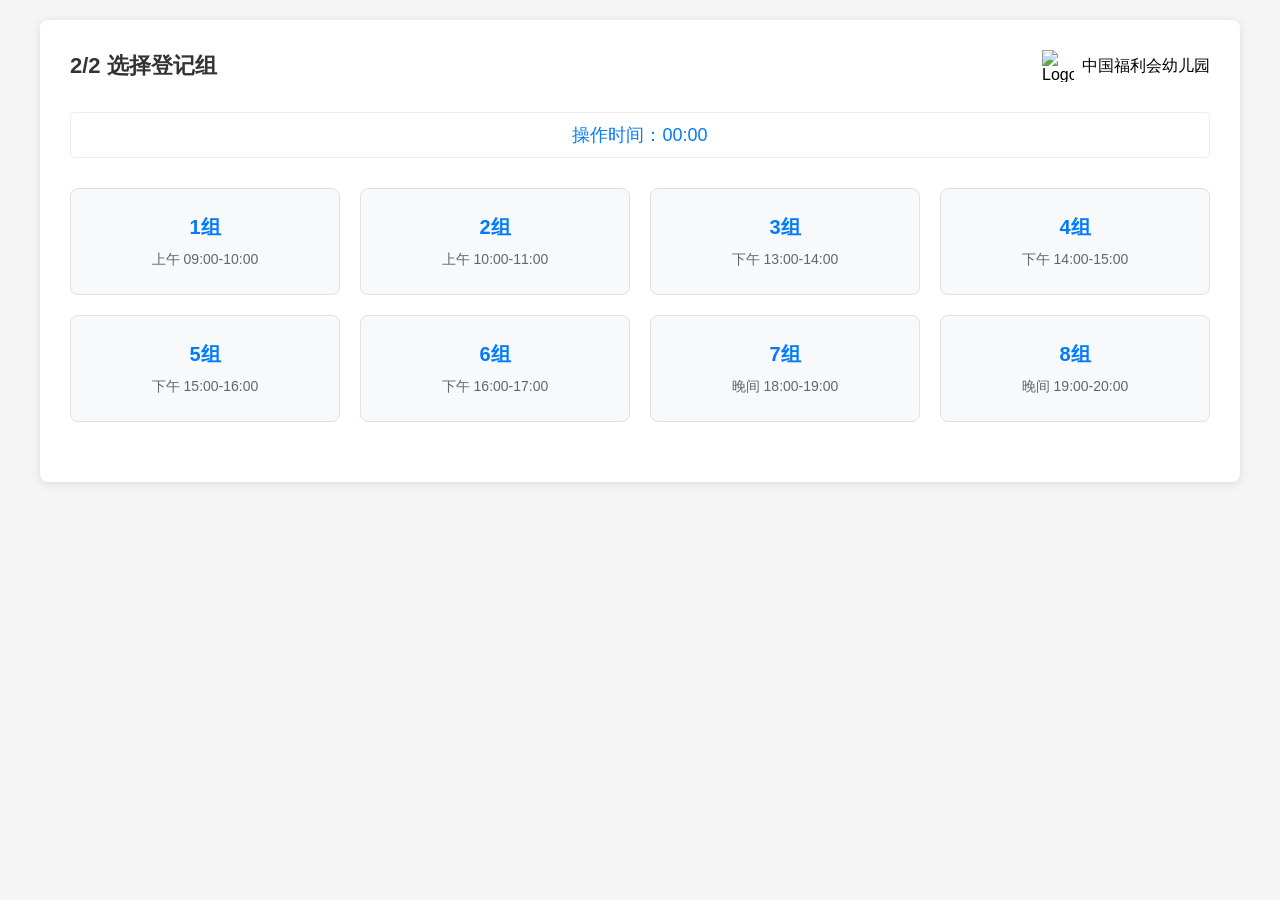
==== page2.html @ e70b4364 "Add files via upload" ====
<!DOCTYPE html>
<html lang="zh-CN">
<head>
  <meta charset="UTF-8">
  <title>2/2 选择登记组</title>
  <style>
    * {
      margin: 0;
      padding: 0;
      box-sizing: border-box;
      font-family: "Microsoft YaHei", sans-serif;
    }

    body {
      background-color: #f5f5f5;
      padding: 20px;
    }

    .container {
      max-width: 1200px;
      margin: 0 auto;
      background: #fff;
      padding: 30px;
      border-radius: 8px;
      box-shadow: 0 2px 10px rgba(0,0,0,0.1);
    }

    .header {
      display: flex;
      justify-content: space-between;
      align-items: center;
      margin-bottom: 30px;
    }

    .title h1 {
      font-size: 22px;
      color: #333;
    }

    .logo {
      display: flex;
      align-items: center;
      gap: 8px;
      font-size: 16px;
    }

    .logo img {
      width: 32px;
      height: 32px;
    }

    /* 操作计时器 */
    .timer {
      text-align: center;
      font-size: 18px;
      color: #007bff;
      margin-bottom: 30px;
      padding: 10px;
      border: 1px solid #eee;
      border-radius: 4px;
    }

    /* 登记组网格 */
    .group-grid {
      display: grid;
      grid-template-columns: repeat(4, 1fr);
      gap: 20px;
      margin-bottom: 30px;
    }

    .group-card {
      background: #f8f9fa;
      padding: 25px 15px;
      text-align: center;
      border-radius: 8px;
      border: 1px solid #dee2e6;
      cursor: pointer;
      transition: all 0.3s;
    }

    .group-card:hover {
      border-color: #007bff;
      background: #e8f4f8;
      transform: translateY(-2px);
    }

    .group-number {
      font-size: 20px;
      font-weight: bold;
      color: #007bff;
      margin-bottom: 10px;
    }

    .group-desc {
      font-size: 14px;
      color: #666;
    }

    /* 成功弹窗 */
    .modal {
      position: fixed;
      top: 0;
      left: 0;
      width: 100%;
      height: 100%;
      background: rgba(0,0,0,0.5);
      display: none;
      align-items: center;
      justify-content: center;
      z-index: 9999;
    }

    .modal-box {
      background: #fff;
      width: 450px;
      padding: 40px;
      text-align: center;
      border-radius: 8px;
      box-shadow: 0 5px 15px rgba(0,0,0,0.2);
    }

    .modal-icon {
      font-size: 50px;
      color: #28a745;
      margin-bottom: 20px;
    }

    .modal-text {
      font-size: 18px;
      margin-bottom: 30px;
      color: #333;
    }

    .modal-btn {
      padding: 10px 25px;
      background-color: #007bff;
      color: #fff;
      border: none;
      border-radius: 4px;
      cursor: pointer;
      font-size: 16px;
    }

    .modal-btn:hover {
      background-color: #0056b3;
    }
  </style>
</head>
<body>
  <div class="container">
    <!-- 顶部标题 -->
    <div class="header">
      <div class="title">
        <h1>2/2 选择登记组</h1>
      </div>
      <div class="logo">
        <img src="logo.png" alt="Logo">
        <span>中国福利会幼儿园</span>
      </div>
    </div>

    <!-- 操作计时器 -->
    <div class="timer" id="timer">操作时间：00:00</div>

    <!-- 登记组选择 -->
    <div class="group-grid">
      <div class="group-card group-btn">
        <div class="group-number">1组</div>
        <div class="group-desc">上午 09:00-10:00</div>
      </div>
      <div class="group-card group-btn">
        <div class="group-number">2组</div>
        <div class="group-desc">上午 10:00-11:00</div>
      </div>
      <div class="group-card group-btn">
        <div class="group-number">3组</div>
        <div class="group-desc">下午 13:00-14:00</div>
      </div>
      <div class="group-card group-btn">
        <div class="group-number">4组</div>
        <div class="group-desc">下午 14:00-15:00</div>
      </div>
      <div class="group-card group-btn">
        <div class="group-number">5组</div>
        <div class="group-desc">下午 15:00-16:00</div>
      </div>
      <div class="group-card group-btn">
        <div class="group-number">6组</div>
        <div class="group-desc">下午 16:00-17:00</div>
      </div>
      <div class="group-card group-btn">
        <div class="group-number">7组</div>
        <div class="group-desc">晚间 18:00-19:00</div>
      </div>
      <div class="group-card group-btn">
        <div class="group-number">8组</div>
        <div class="group-desc">晚间 19:00-20:00</div>
      </div>
    </div>
  </div>

  <!-- 登记成功弹窗 -->
  <div class="modal" id="successModal">
    <div class="modal-box">
      <div class="modal-icon">✓</div>
      <div class="modal-text" id="modalText">登记成功！</div>
      <button class="modal-btn" id="closeModal">完成</button>
    </div>
  </div>

  <script>
    document.addEventListener('DOMContentLoaded', function() {
      // 1. 实时显示操作计时（从选择校区开始计算）
      const startTime = parseInt(sessionStorage.getItem('startTime'));
      const timerEl = document.getElementById('timer');
      const modalTextEl = document.getElementById('modalText');

      // 更新计时器
      function updateTimer() {
        if (!startTime) return;
        const elapsed = Math.floor((Date.now() - startTime) / 1000);
        const minutes = String(Math.floor(elapsed / 60)).padStart(2, '0');
        const seconds = String(elapsed % 60).padStart(2, '0');
        timerEl.textContent = `操作时间：${minutes}:${seconds}`;
      }
      setInterval(updateTimer, 1000);
      updateTimer();

      // 2. 点击登记组，显示成功弹窗
      const groupBtns = document.querySelectorAll('.group-btn');
      const successModal = document.getElementById('successModal');
      const closeModalBtn = document.getElementById('closeModal');

      groupBtns.forEach(btn => {
        btn.addEventListener('click', () => {
          const groupNum = btn.querySelector('.group-number').textContent;
          // 计算总耗时
          const elapsed = Math.floor((Date.now() - startTime) / 1000);
          const minutes = Math.floor(elapsed / 60);
          const seconds = elapsed % 60;
          
          // 显示弹窗内容
          modalTextEl.textContent = `恭喜！您已成功选择${groupNum}，本次操作耗时：${minutes}分${seconds}秒，登记信息已提交审核。`;
          successModal.style.display = 'flex';
        });
      });

      // 3. 关闭弹窗，返回首页
      closeModalBtn.addEventListener('click', () => {
        successModal.style.display = 'none';
        window.location.href = 'index.html';
      });
    });
  </script>
</body>
</html>
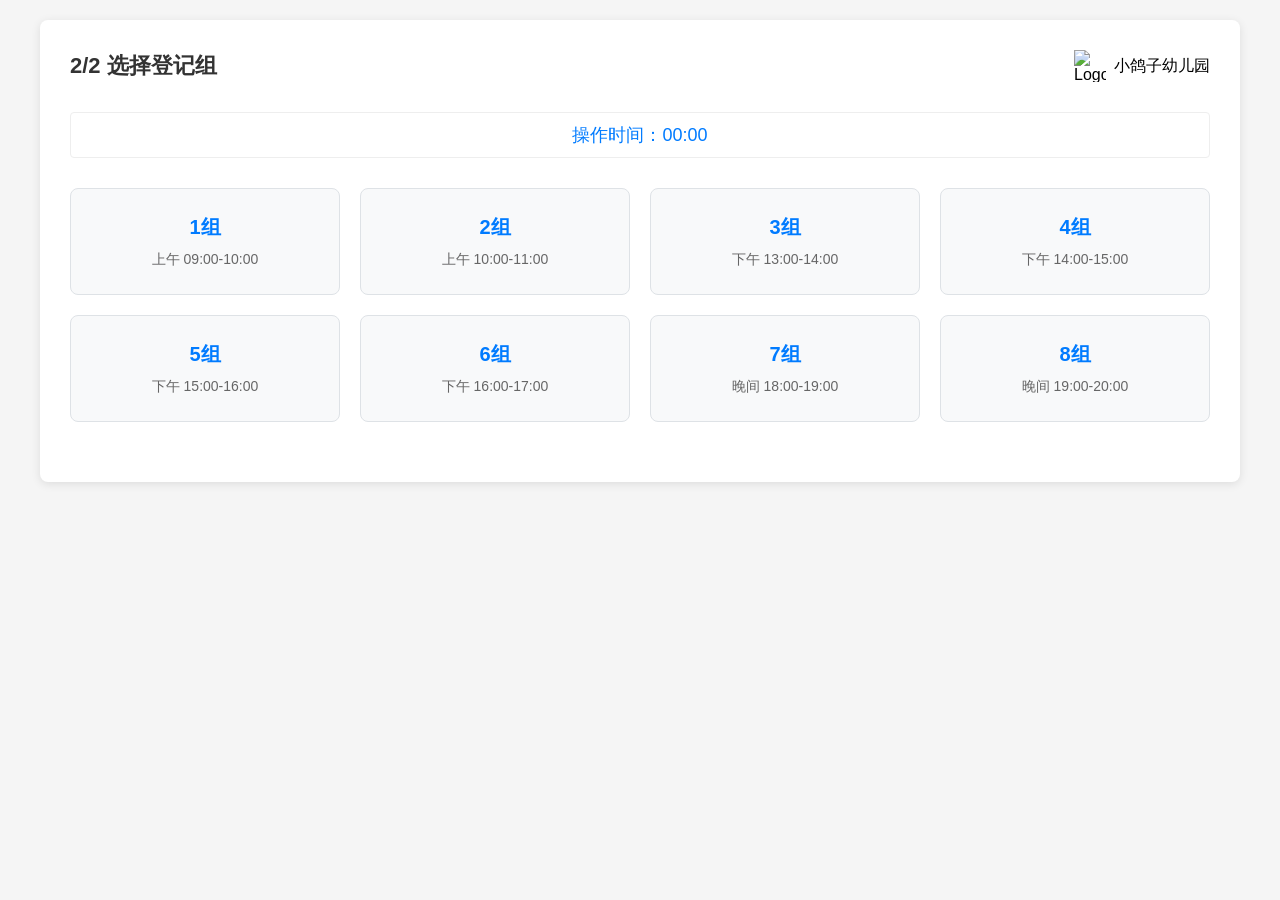
==== commit 56a25c1b: "page2.html" ====
--- a/page2.html
+++ b/page2.html
@@ -155,7 +155,7 @@
       </div>
       <div class="logo">
         <img src="logo.png" alt="Logo">
-        <span>中国福利会幼儿园</span>
+        <span>小鸽子幼儿园</span>
       </div>
     </div>
 
@@ -253,4 +253,4 @@
     });
   </script>
 </body>
-</html>+</html>
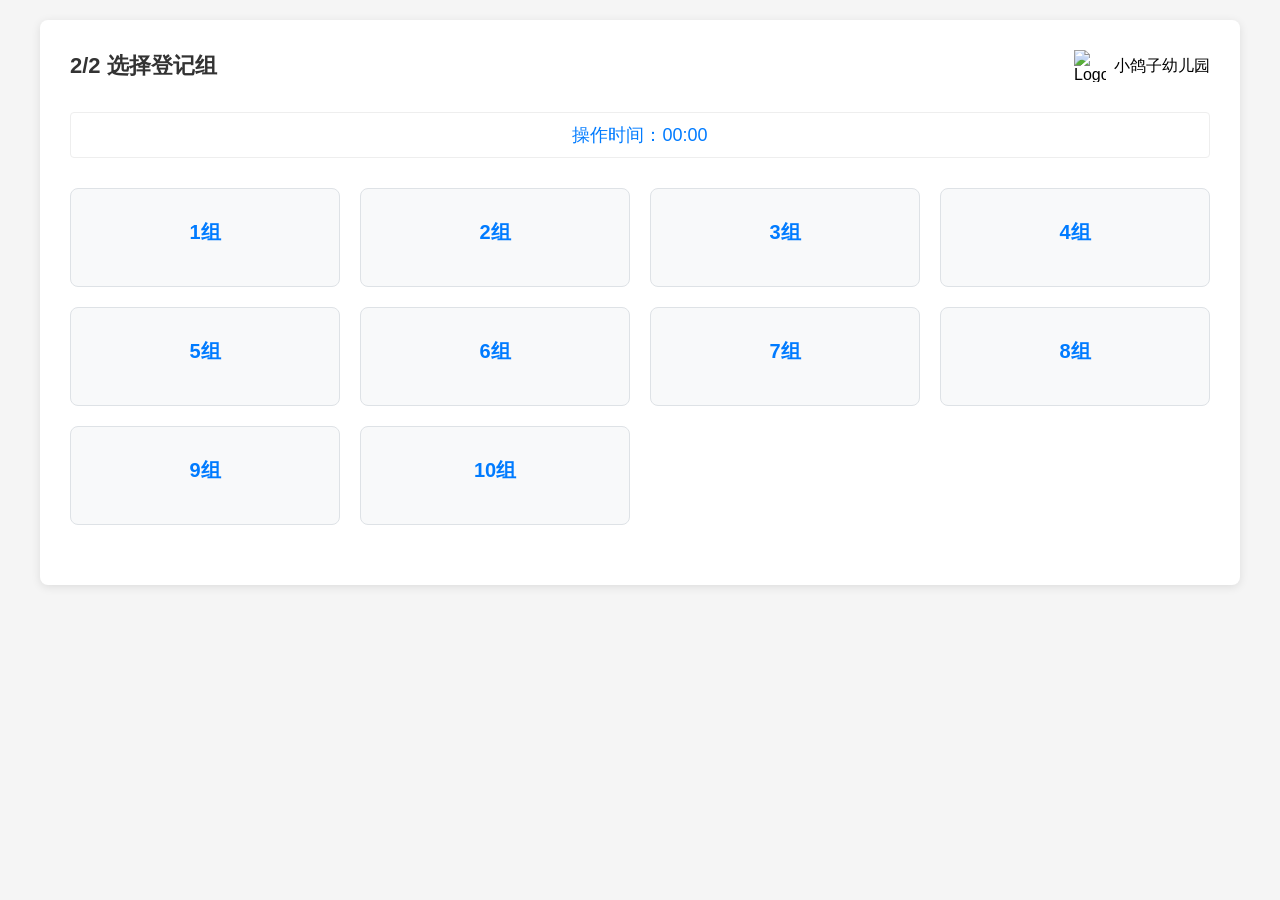
==== commit 6c4bacd3: "page2.html" ====
--- a/page2.html
+++ b/page2.html
@@ -70,7 +70,7 @@
 
     .group-card {
       background: #f8f9fa;
-      padding: 25px 15px;
+      padding: 30px 15px;
       text-align: center;
       border-radius: 8px;
       border: 1px solid #dee2e6;
@@ -166,35 +166,33 @@
     <div class="group-grid">
       <div class="group-card group-btn">
         <div class="group-number">1组</div>
-        <div class="group-desc">上午 09:00-10:00</div>
       </div>
       <div class="group-card group-btn">
         <div class="group-number">2组</div>
-        <div class="group-desc">上午 10:00-11:00</div>
       </div>
       <div class="group-card group-btn">
         <div class="group-number">3组</div>
-        <div class="group-desc">下午 13:00-14:00</div>
       </div>
       <div class="group-card group-btn">
         <div class="group-number">4组</div>
-        <div class="group-desc">下午 14:00-15:00</div>
       </div>
       <div class="group-card group-btn">
         <div class="group-number">5组</div>
-        <div class="group-desc">下午 15:00-16:00</div>
       </div>
       <div class="group-card group-btn">
         <div class="group-number">6组</div>
-        <div class="group-desc">下午 16:00-17:00</div>
       </div>
       <div class="group-card group-btn">
         <div class="group-number">7组</div>
-        <div class="group-desc">晚间 18:00-19:00</div>
       </div>
       <div class="group-card group-btn">
         <div class="group-number">8组</div>
-        <div class="group-desc">晚间 19:00-20:00</div>
+      </div>
+      <div class="group-card group-btn">
+        <div class="group-number">9组</div>
+      </div>
+      <div class="group-card group-btn">
+        <div class="group-number">10组</div>
       </div>
     </div>
   </div>
